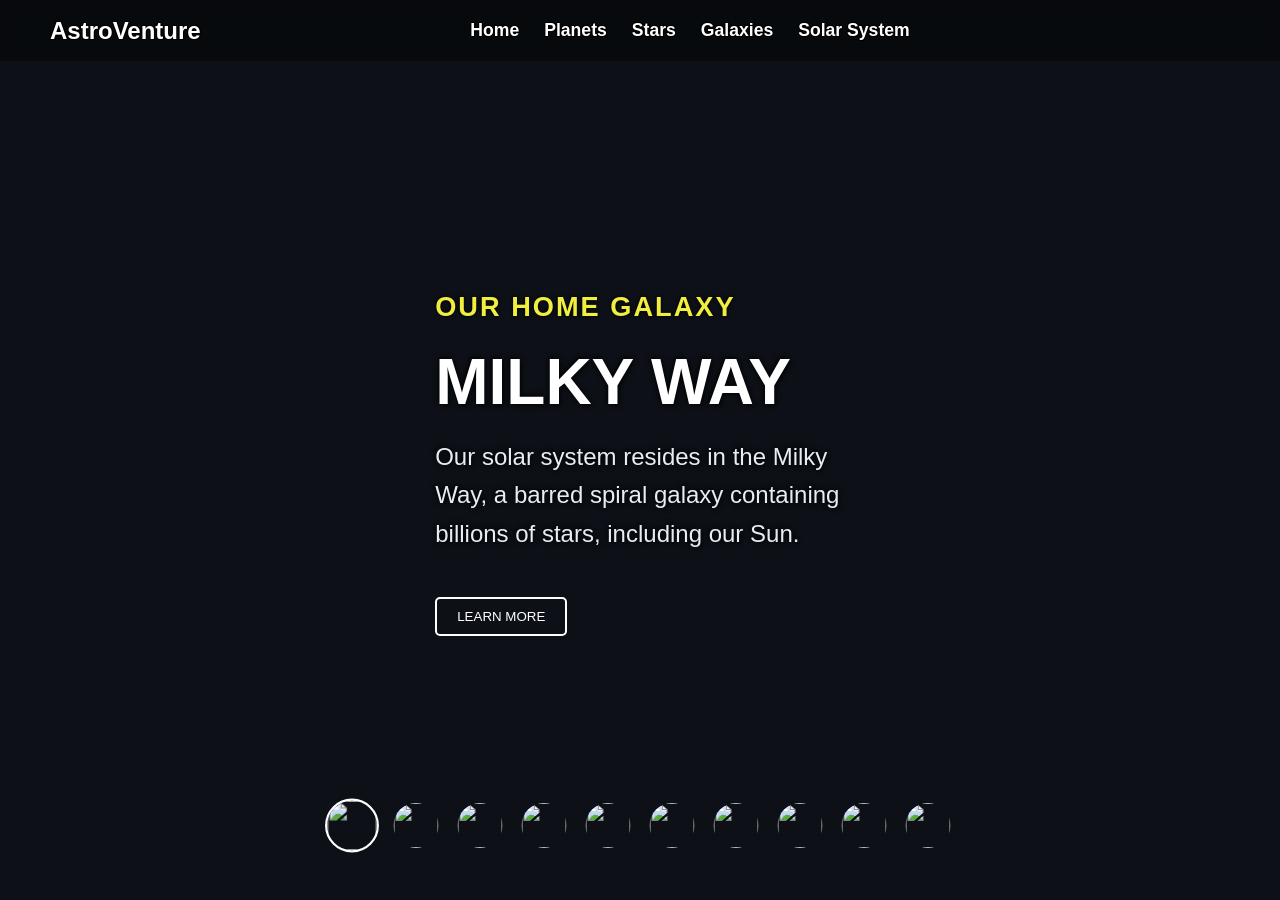
==== galaxies.html @ 6c5f07df "Add files via upload" ====
<!DOCTYPE html>
<html lang="en">
<head>
  <meta charset="UTF-8">
  <meta name="viewport" content="width=device-width, initial-scale=1.0">
  <title>AstroVenture - Galaxies</title>
  <style>
    body {
      background-color: #0d1117;
      color: #e6edf3;
      font-family: -apple-system, BlinkMacSystemFont, "Segoe UI", Roboto, sans-serif;
      margin: 0;
      overflow: hidden;
      background-size: cover;
      background-position: center;
      background-attachment: fixed;
      transition: background-image 1s ease-in-out, opacity 0.6s ease-in-out;
      opacity: 1;
    }

    body.fade-out {
      opacity: 0;
    }

    /* Backgrounds for galaxies */
    body.bg-andromeda { background-image: url('https://img.goodfon.com/original/1920x1080/7/99/kosmos-space-svet-tma-vselennaia-zvezdy.jpg'); }
    body.bg-milkyway { background-image: url('https://th.bing.com/th/id/R.60336657091d86bf4755f7c888e614ed?rik=TCWKLLCDubfk5g&riu=http%3a%2f%2fwww.pixelstalk.net%2fwp-content%2fuploads%2f2016%2f08%2fAndromeda-Galaxy-Milky-Way.jpg&ehk=plGXCabGQ7dAx6YArvO0TQgNmO5%2fwPr1PYQ3sXk9KTQ%3d&risl=1&pid=ImgRaw&r=0'); }
    body.bg-triangulum { background-image: url('https://cdn.mos.cms.futurecdn.net/ZpUfTX7gshLjzhe4tCVuym.jpg'); }
    body.bg-whirlpool { background-image: url('https://wallpapers.com/images/featured/whirlpool-galaxy-j9udxepebry2zf4e.jpg'); }
    body.bg-sombrero { background-image: url('https://static.vecteezy.com/system/resources/previews/048/612/865/non_2x/grandeur-sombrero-galaxy-in-deep-field-nature-background-free-photo.jpg'); }
    body.bg-pinwheel { background-image: url('https://cdn.esahubble.org/archives/images/wallpaper5/heic0602a.jpg'); }
    body.bg-cartwheel { background-image: url('https://images7.alphacoders.com/101/thumb-1920-1014821.png'); }
    body.bg-blackeye { background-image: url('https://www.hdwallpapers.in/download/sparkling_blue_and_brown_stars_on_black_sky_galaxy_hd_galaxy-3840x2160.jpg'); }
    body.bg-cigar { background-image: url('https://1.bp.blogspot.com/-1G8Iy8elYVc/VtSbx0Xo8NI/AAAAAAAAzCY/0VCkC3SGmek/s1600/Cigar-Galaxy-Messier-82.jpg'); }
    body.bg-bodes { background-image: url('https://a-static.besthdwallpaper.com/star-sky-and-space-wallpaper-1680x1050-20056_5.jpg'); }

    /* Navbar Styling */
    header {
      display: flex;
      justify-content: center;
      align-items: center;
      padding: 20px 50px;
      position: fixed;
      width: 100%;
      z-index: 100;
      background: rgba(0, 0, 0, 0.4);
      backdrop-filter: blur(6px);
    }

    .logo {
      position: absolute;
      left: 50px;
      font-size: 1.5em;
      font-weight: bold;
      color: #fff;
      text-shadow: -1px -1px 0 #000, 1px -1px 0 #000,
                   -1px 1px 0 #000, 1px 1px 0 #000;
    }

    nav ul {
      list-style: none;
      display: flex;
      gap: 25px;
      margin: 0;
      padding: 0;
    }

    nav a {
      color: #fff;
      text-decoration: none;
      font-size: 1.1em;
      font-weight: 600;
      font-family: "Segoe UI", Roboto, sans-serif;
      transition: color 0.3s;
      text-shadow: -1px -1px 0 #000, 1px -1px 0 #000,
                   -1px 1px 0 #000, 1px 1px 0 #000;
    }

    nav a:hover {
      color: #ffcc00;
    }

    /* Galaxy Card */
    .galaxy-card {
      display: flex; justify-content: center; align-items: center;
      height: 100vh; padding: 0 10%;
      position: relative; opacity: 0;
      transform: translateY(50px);
      transition: opacity 0.8s ease-in-out, transform 0.8s ease-in-out;
    }
    .galaxy-card.active { opacity: 1; transform: translateY(0); }

    .info-box { width: 40%; position: relative; z-index: 2; }
    .subtitle { 
      font-size: 1.7em; 
      letter-spacing: 2px; 
      text-transform: uppercase; 
      color: #f1ee40; 
      /*webkit-text-stroke: 1px #00ffff; / cyan border */
      text-shadow: 1px 1px 3px rgba(0,0,0,0.6), -1px -1px 3px rgba(0,0,0,0.6);
    }
    .galaxy-name { 
    font-size: 4em; 
    margin: 10px 0; 
    line-height: 1; 
    color: #ffffff;           /* text color stays white */
    /*webkit-text-stroke: 2px #000000; / changed border to black */
    text-shadow: 2px 2px 4px rgba(0,0,0,0.7), -2px -2px 4px rgba(0,0,0,0.7);
    }
    .description { font-size: 1.5em; text-shadow: 2px 2px 4px rgba(0,0,0,0.7), -2px -2px 4px rgba(0,0,0,0.7);line-height: 1.6 }
    .learn-more {
      background: none; border: 2px solid white; color: white;
      padding: 10px 20px; border-radius: 5px;
      cursor: pointer; margin-top: 20px;
      transition: background-color 0.3s, color 0.3s;
    }
    .learn-more:hover { background-color: white; color: #0d1117; }

    /* Nav Circles */
    .galaxy-nav {
      position: fixed; bottom: 50px; left: 50%;
      transform: translateX(-50%); display: flex;
      gap: 15px; z-index: 100;
    }
    .nav-circle {
      width: 45px; height: 45px;
      border-radius: 50%; overflow: hidden;
      cursor: pointer; border: 2px solid transparent;
      transition: transform 0.3s, border 0.3s;
    }
    .nav-circle img { width: 100%; height: 100%; object-fit: cover; }
    .nav-circle.active { border: 2px solid white; transform: scale(1.1); }
  </style>
</head>
<body>

  <header>
    <div class="logo">AstroVenture</div>
    <nav>
      <ul>
        <li><a href="index.html">Home</a></li>
        <li><a href="planets.html">Planets</a></li>
        <li><a href="stars.html">Stars</a></li>
        <li><a href="galaxies.html">Galaxies</a></li>
        <li><a href="solarsystem.html">Solar System</a></li>
      </ul>
    </nav>
  </header>

  <main id="galaxy-container"></main>
  <div class="galaxy-nav"></div>

  <script>
    const galaxies = [
      { name: 'MILKY WAY', subtitle: 'OUR HOME GALAXY',
        description: 'Our solar system resides in the Milky Way, a barred spiral galaxy containing billions of stars, including our Sun.',
        bgClass: 'bg-milkyway',
        icon: 'https://tse3.mm.bing.net/th/id/OIP.MMK9a8jsw6ZFw5PgCSvb6wHaHX?w=1024&h=1019&rs=1&pid=ImgDetMain&o=7&rm=3',
        wiki: 'https://en.wikipedia.org/wiki/Milky_Way'
      },
      { name: 'ANDROMEDA', subtitle: 'THE GREAT SPIRAL',
        description: 'The Andromeda Galaxy (M31) is the closest major galaxy to the Milky Way and is on a collision course with us in about 4.5 billion years.',
        bgClass: 'bg-andromeda',
        icon: 'https://tse4.mm.bing.net/th/id/OIP.Y-J4c4gXFLHuOIZKZKXNaAHaGL?rs=1&pid=ImgDetMain&o=7&rm=3',
        wiki: 'https://en.wikipedia.org/wiki/Andromeda_Galaxy'
      },
      { name: 'TRIANGULUM', subtitle: 'A COSMIC NEIGHBOR',
        description: 'The Triangulum Galaxy (M33) is the third-largest member of the Local Group of galaxies and is a known hub of star formation.',
        bgClass: 'bg-triangulum',
        icon: 'https://aasnova.org/wp-content/uploads/2022/07/sig09-004.jpg',
        wiki: 'https://en.wikipedia.org/wiki/Andromeda_Galaxy'
      },
      { name: 'WHIRLPOOL', subtitle: 'THE GRAND DESIGN',
        description: 'Famous for its well-defined spiral arms, the Whirlpool Galaxy (M51a) is a classic example of a grand-design spiral galaxy.',
        bgClass: 'bg-whirlpool',
        icon: 'https://tse1.mm.bing.net/th/id/OIP.HMkvdcI-UAfjcrmklLK-pQHaFt?w=864&h=667&rs=1&pid=ImgDetMain&o=7&rm=3',
        wiki: 'https://en.wikipedia.org/wiki/Andromeda_Galaxy'
      },
      { name: 'SOMBRERO', subtitle: 'THE EDGE-ON SPIRAL',
        description: 'The Sombrero Galaxy (M104) is known for its bright nucleus and a large central bulge, encircled by a prominent dust lane, resembling a sombrero.',
        bgClass: 'bg-sombrero',
        icon: 'https://upload.wikimedia.org/wikipedia/commons/thumb/5/5e/M104_ngc4594_sombrero_galaxy_hi-res.jpg/1920px-M104_ngc4594_sombrero_galaxy_hi-res.jpg',
        wiki: 'https://en.wikipedia.org/wiki/Andromeda_Galaxy'
      },
      { name: 'PINWHEEL', subtitle: 'A FACE-ON SPIRAL',
        description: 'Located 21 million light-years away, the Pinwheel Galaxy is a grand design spiral galaxy, notable for its large population of new stars.',
        bgClass: 'bg-pinwheel',
        icon: 'https://littleastronomy.com/wp-content/uploads/2022/02/pinwheel-galaxy.jpg',
        wiki: 'https://en.wikipedia.org/wiki/Andromeda_Galaxy'
      },
      { name: 'CARTWHEEL', subtitle: 'THE COSMIC COLLISION',
        description: 'A rare ring galaxy, its unique structure is the result of a high-speed collision with a smaller galaxy about 200 million years ago.',
        bgClass: 'bg-cartwheel',
        icon: 'https://images.fineartamerica.com/images/artworkimages/mediumlarge/3/james-webb-telescope-view-of-cartwheel-galaxy-in-high-definition-m-g-whittingham.jpg',
        wiki: 'https://en.wikipedia.org/wiki/Andromeda_Galaxy'
      },
      { name: 'BLACK EYE', subtitle: 'THE SLEEPING BEAUTY',
        description: 'Known for the spectacular dark band of absorbing dust in front of its bright nucleus, giving it the appearance of a "black eye."',
        bgClass: 'bg-blackeye',
        icon: 'https://th.bing.com/th/id/R.73d994c40308b244b674a842bd3c1a1c?rik=wNAB%2ff1e3AqEmA&riu=http%3a%2f%2fesahubble.org%2fmedia%2farchives%2fstickers%2fscreen%2fhst_sticker_0015.jpg&ehk=%2flCZUYfpXz4x4ijWaCw0X8hZe1rhsQMfYAJribnL0MM%3d&risl=&pid=ImgRaw&r=0',
        wiki: 'https://en.wikipedia.org/wiki/Andromeda_Galaxy'
      },
      { name: 'CIGAR', subtitle: 'THE STARBURST GALAXY',
        description: 'Remarkable for its extremely high rate of star formation (a starburst), triggered by gravitational interaction with its neighbor, Bode\'s Galaxy.',
        bgClass: 'bg-cigar',
        icon: 'https://tse1.mm.bing.net/th/id/OIP.dlaRLauZlpr2fIN_EMkfyAHaFG?rs=1&pid=ImgDetMain&o=7&rm=3',
        wiki: 'https://en.wikipedia.org/wiki/Andromeda_Galaxy'
      },
      { name: 'BODE\'S GALAXY', subtitle: 'THE PERFECT SPIRAL',
        description: 'M81 is a grand design spiral galaxy with near-perfect arms, making it a favorite for astronomers to study star formation.',
        bgClass: 'bg-bodes',
        icon: 'https://chamberlainobservatory.com/wp-content/uploads/2020/04/20200331-M81-Bodes-Galaxy-2048x1401.jpg',
        wiki: 'https://en.wikipedia.org/wiki/Andromeda_Galaxy'
      }
    ];

    const galaxyContainer = document.getElementById('galaxy-container');
    let currentGalaxyIndex = 0;
    let isTransitioning = false;

    function createGalaxyCard(galaxy) {
      const card = document.createElement('section');
      card.classList.add('galaxy-card');
      card.innerHTML = `
        <div class="info-box">
          <h3 class="subtitle">${galaxy.subtitle}</h3>
          <h1 class="galaxy-name">${galaxy.name}</h1>
          <p class="description">${galaxy.description}</p>
          <button class="learn-more" onclick="window.open('${galaxy.wiki}', '_blank')">LEARN MORE</button>
        </div>`;
      return card;
    }

    function updateBackground(galaxy) {
      document.body.className = '';
      if (galaxy && galaxy.bgClass) {
        document.body.classList.add(galaxy.bgClass);
      }
    }

    function renderGalaxy(index) {
      if (isTransitioning || index === currentGalaxyIndex) return;
      isTransitioning = true;

      const oldCard = galaxyContainer.querySelector('.galaxy-card');
      if (oldCard) oldCard.classList.remove('active');

      const newCard = createGalaxyCard(galaxies[index]);
      galaxyContainer.appendChild(newCard);
      updateBackground(galaxies[index]);

      setTimeout(() => {
        if (oldCard) galaxyContainer.removeChild(oldCard);
        newCard.classList.add('active');
        currentGalaxyIndex = index;
        isTransitioning = false;
        updateNavCircles(currentGalaxyIndex);
      }, 800);
    }

    function createNavCircles() {
      const navContainer = document.querySelector('.galaxy-nav');
      galaxies.forEach((galaxy, index) => {
        const circle = document.createElement('div');
        circle.classList.add('nav-circle');
        const img = document.createElement('img');
        img.src = galaxy.icon;
        circle.appendChild(img);
        circle.addEventListener('click', () => renderGalaxy(index));
        navContainer.appendChild(circle);
      });
    }

    function updateNavCircles(activeIndex) {
      const circles = document.querySelectorAll('.nav-circle');
      circles.forEach((circle, index) => {
        circle.classList.toggle('active', index === activeIndex);
      });
    }

    function handleScroll(e) {
      if (isTransitioning) return;
      if (e.deltaY > 0) {
        renderGalaxy(Math.min(galaxies.length - 1, currentGalaxyIndex + 1));
      } else {
        renderGalaxy(Math.max(0, currentGalaxyIndex - 1));
      }
    }

    // Smooth transition for page navigation
    document.querySelectorAll(".transition-link").forEach(link => {
      link.addEventListener("click", function(e) {
        const target = this.getAttribute("href");
        if (target && target !== "#") {
          e.preventDefault();
          document.body.classList.add("fade-out");
          setTimeout(() => {
            window.location.href = target;
          }, 600);
        }
      });
    });
    
    // Debounce scroll event
    let scrollTimeout;
    window.addEventListener('wheel', (e) => {
      clearTimeout(scrollTimeout);
      scrollTimeout = setTimeout(() => handleScroll(e), 50);
    });

    // Initial setup
    createNavCircles();
    const initialCard = createGalaxyCard(galaxies[0]);
    galaxyContainer.appendChild(initialCard);
    setTimeout(() => {
      initialCard.classList.add('active');
      updateNavCircles(0);
      updateBackground(galaxies[0]);
    }, 100);
  </script>
</body>
</html>
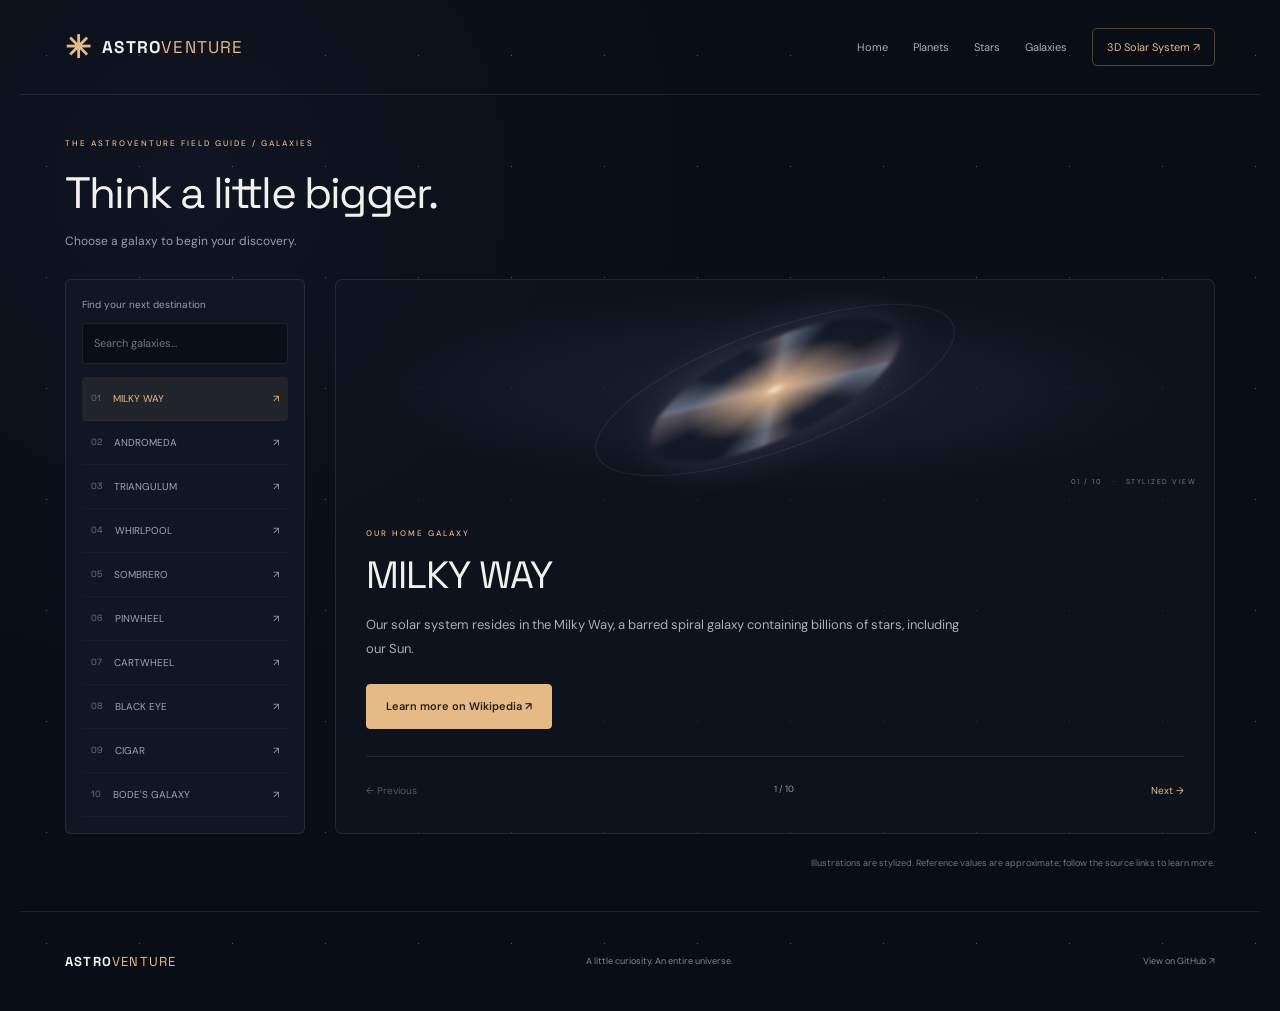
==== commit 0b5158f4: "Refresh AstroVenture and prepare working public website" ====
--- a/galaxies.html
+++ b/galaxies.html
@@ -1,322 +1 @@
-<!DOCTYPE html>
-<html lang="en">
-<head>
-  <meta charset="UTF-8">
-  <meta name="viewport" content="width=device-width, initial-scale=1.0">
-  <title>AstroVenture - Galaxies</title>
-  <style>
-    body {
-      background-color: #0d1117;
-      color: #e6edf3;
-      font-family: -apple-system, BlinkMacSystemFont, "Segoe UI", Roboto, sans-serif;
-      margin: 0;
-      overflow: hidden;
-      background-size: cover;
-      background-position: center;
-      background-attachment: fixed;
-      transition: background-image 1s ease-in-out, opacity 0.6s ease-in-out;
-      opacity: 1;
-    }
-
-    body.fade-out {
-      opacity: 0;
-    }
-
-    /* Backgrounds for galaxies */
-    body.bg-andromeda { background-image: url('https://img.goodfon.com/original/1920x1080/7/99/kosmos-space-svet-tma-vselennaia-zvezdy.jpg'); }
-    body.bg-milkyway { background-image: url('https://th.bing.com/th/id/R.60336657091d86bf4755f7c888e614ed?rik=TCWKLLCDubfk5g&riu=http%3a%2f%2fwww.pixelstalk.net%2fwp-content%2fuploads%2f2016%2f08%2fAndromeda-Galaxy-Milky-Way.jpg&ehk=plGXCabGQ7dAx6YArvO0TQgNmO5%2fwPr1PYQ3sXk9KTQ%3d&risl=1&pid=ImgRaw&r=0'); }
-    body.bg-triangulum { background-image: url('https://cdn.mos.cms.futurecdn.net/ZpUfTX7gshLjzhe4tCVuym.jpg'); }
-    body.bg-whirlpool { background-image: url('https://wallpapers.com/images/featured/whirlpool-galaxy-j9udxepebry2zf4e.jpg'); }
-    body.bg-sombrero { background-image: url('https://static.vecteezy.com/system/resources/previews/048/612/865/non_2x/grandeur-sombrero-galaxy-in-deep-field-nature-background-free-photo.jpg'); }
-    body.bg-pinwheel { background-image: url('https://cdn.esahubble.org/archives/images/wallpaper5/heic0602a.jpg'); }
-    body.bg-cartwheel { background-image: url('https://images7.alphacoders.com/101/thumb-1920-1014821.png'); }
-    body.bg-blackeye { background-image: url('https://www.hdwallpapers.in/download/sparkling_blue_and_brown_stars_on_black_sky_galaxy_hd_galaxy-3840x2160.jpg'); }
-    body.bg-cigar { background-image: url('https://1.bp.blogspot.com/-1G8Iy8elYVc/VtSbx0Xo8NI/AAAAAAAAzCY/0VCkC3SGmek/s1600/Cigar-Galaxy-Messier-82.jpg'); }
-    body.bg-bodes { background-image: url('https://a-static.besthdwallpaper.com/star-sky-and-space-wallpaper-1680x1050-20056_5.jpg'); }
-
-    /* Navbar Styling */
-    header {
-      display: flex;
-      justify-content: center;
-      align-items: center;
-      padding: 20px 50px;
-      position: fixed;
-      width: 100%;
-      z-index: 100;
-      background: rgba(0, 0, 0, 0.4);
-      backdrop-filter: blur(6px);
-    }
-
-    .logo {
-      position: absolute;
-      left: 50px;
-      font-size: 1.5em;
-      font-weight: bold;
-      color: #fff;
-      text-shadow: -1px -1px 0 #000, 1px -1px 0 #000,
-                   -1px 1px 0 #000, 1px 1px 0 #000;
-    }
-
-    nav ul {
-      list-style: none;
-      display: flex;
-      gap: 25px;
-      margin: 0;
-      padding: 0;
-    }
-
-    nav a {
-      color: #fff;
-      text-decoration: none;
-      font-size: 1.1em;
-      font-weight: 600;
-      font-family: "Segoe UI", Roboto, sans-serif;
-      transition: color 0.3s;
-      text-shadow: -1px -1px 0 #000, 1px -1px 0 #000,
-                   -1px 1px 0 #000, 1px 1px 0 #000;
-    }
-
-    nav a:hover {
-      color: #ffcc00;
-    }
-
-    /* Galaxy Card */
-    .galaxy-card {
-      display: flex; justify-content: center; align-items: center;
-      height: 100vh; padding: 0 10%;
-      position: relative; opacity: 0;
-      transform: translateY(50px);
-      transition: opacity 0.8s ease-in-out, transform 0.8s ease-in-out;
-    }
-    .galaxy-card.active { opacity: 1; transform: translateY(0); }
-
-    .info-box { width: 40%; position: relative; z-index: 2; }
-    .subtitle { 
-      font-size: 1.7em; 
-      letter-spacing: 2px; 
-      text-transform: uppercase; 
-      color: #f1ee40; 
-      /*webkit-text-stroke: 1px #00ffff; / cyan border */
-      text-shadow: 1px 1px 3px rgba(0,0,0,0.6), -1px -1px 3px rgba(0,0,0,0.6);
-    }
-    .galaxy-name { 
-    font-size: 4em; 
-    margin: 10px 0; 
-    line-height: 1; 
-    color: #ffffff;           /* text color stays white */
-    /*webkit-text-stroke: 2px #000000; / changed border to black */
-    text-shadow: 2px 2px 4px rgba(0,0,0,0.7), -2px -2px 4px rgba(0,0,0,0.7);
-    }
-    .description { font-size: 1.5em; text-shadow: 2px 2px 4px rgba(0,0,0,0.7), -2px -2px 4px rgba(0,0,0,0.7);line-height: 1.6 }
-    .learn-more {
-      background: none; border: 2px solid white; color: white;
-      padding: 10px 20px; border-radius: 5px;
-      cursor: pointer; margin-top: 20px;
-      transition: background-color 0.3s, color 0.3s;
-    }
-    .learn-more:hover { background-color: white; color: #0d1117; }
-
-    /* Nav Circles */
-    .galaxy-nav {
-      position: fixed; bottom: 50px; left: 50%;
-      transform: translateX(-50%); display: flex;
-      gap: 15px; z-index: 100;
-    }
-    .nav-circle {
-      width: 45px; height: 45px;
-      border-radius: 50%; overflow: hidden;
-      cursor: pointer; border: 2px solid transparent;
-      transition: transform 0.3s, border 0.3s;
-    }
-    .nav-circle img { width: 100%; height: 100%; object-fit: cover; }
-    .nav-circle.active { border: 2px solid white; transform: scale(1.1); }
-  </style>
-</head>
-<body>
-
-  <header>
-    <div class="logo">AstroVenture</div>
-    <nav>
-      <ul>
-        <li><a href="index.html">Home</a></li>
-        <li><a href="planets.html">Planets</a></li>
-        <li><a href="stars.html">Stars</a></li>
-        <li><a href="galaxies.html">Galaxies</a></li>
-        <li><a href="solarsystem.html">Solar System</a></li>
-      </ul>
-    </nav>
-  </header>
-
-  <main id="galaxy-container"></main>
-  <div class="galaxy-nav"></div>
-
-  <script>
-    const galaxies = [
-      { name: 'MILKY WAY', subtitle: 'OUR HOME GALAXY',
-        description: 'Our solar system resides in the Milky Way, a barred spiral galaxy containing billions of stars, including our Sun.',
-        bgClass: 'bg-milkyway',
-        icon: 'https://tse3.mm.bing.net/th/id/OIP.MMK9a8jsw6ZFw5PgCSvb6wHaHX?w=1024&h=1019&rs=1&pid=ImgDetMain&o=7&rm=3',
-        wiki: 'https://en.wikipedia.org/wiki/Milky_Way'
-      },
-      { name: 'ANDROMEDA', subtitle: 'THE GREAT SPIRAL',
-        description: 'The Andromeda Galaxy (M31) is the closest major galaxy to the Milky Way and is on a collision course with us in about 4.5 billion years.',
-        bgClass: 'bg-andromeda',
-        icon: 'https://tse4.mm.bing.net/th/id/OIP.Y-J4c4gXFLHuOIZKZKXNaAHaGL?rs=1&pid=ImgDetMain&o=7&rm=3',
-        wiki: 'https://en.wikipedia.org/wiki/Andromeda_Galaxy'
-      },
-      { name: 'TRIANGULUM', subtitle: 'A COSMIC NEIGHBOR',
-        description: 'The Triangulum Galaxy (M33) is the third-largest member of the Local Group of galaxies and is a known hub of star formation.',
-        bgClass: 'bg-triangulum',
-        icon: 'https://aasnova.org/wp-content/uploads/2022/07/sig09-004.jpg',
-        wiki: 'https://en.wikipedia.org/wiki/Andromeda_Galaxy'
-      },
-      { name: 'WHIRLPOOL', subtitle: 'THE GRAND DESIGN',
-        description: 'Famous for its well-defined spiral arms, the Whirlpool Galaxy (M51a) is a classic example of a grand-design spiral galaxy.',
-        bgClass: 'bg-whirlpool',
-        icon: 'https://tse1.mm.bing.net/th/id/OIP.HMkvdcI-UAfjcrmklLK-pQHaFt?w=864&h=667&rs=1&pid=ImgDetMain&o=7&rm=3',
-        wiki: 'https://en.wikipedia.org/wiki/Andromeda_Galaxy'
-      },
-      { name: 'SOMBRERO', subtitle: 'THE EDGE-ON SPIRAL',
-        description: 'The Sombrero Galaxy (M104) is known for its bright nucleus and a large central bulge, encircled by a prominent dust lane, resembling a sombrero.',
-        bgClass: 'bg-sombrero',
-        icon: 'https://upload.wikimedia.org/wikipedia/commons/thumb/5/5e/M104_ngc4594_sombrero_galaxy_hi-res.jpg/1920px-M104_ngc4594_sombrero_galaxy_hi-res.jpg',
-        wiki: 'https://en.wikipedia.org/wiki/Andromeda_Galaxy'
-      },
-      { name: 'PINWHEEL', subtitle: 'A FACE-ON SPIRAL',
-        description: 'Located 21 million light-years away, the Pinwheel Galaxy is a grand design spiral galaxy, notable for its large population of new stars.',
-        bgClass: 'bg-pinwheel',
-        icon: 'https://littleastronomy.com/wp-content/uploads/2022/02/pinwheel-galaxy.jpg',
-        wiki: 'https://en.wikipedia.org/wiki/Andromeda_Galaxy'
-      },
-      { name: 'CARTWHEEL', subtitle: 'THE COSMIC COLLISION',
-        description: 'A rare ring galaxy, its unique structure is the result of a high-speed collision with a smaller galaxy about 200 million years ago.',
-        bgClass: 'bg-cartwheel',
-        icon: 'https://images.fineartamerica.com/images/artworkimages/mediumlarge/3/james-webb-telescope-view-of-cartwheel-galaxy-in-high-definition-m-g-whittingham.jpg',
-        wiki: 'https://en.wikipedia.org/wiki/Andromeda_Galaxy'
-      },
-      { name: 'BLACK EYE', subtitle: 'THE SLEEPING BEAUTY',
-        description: 'Known for the spectacular dark band of absorbing dust in front of its bright nucleus, giving it the appearance of a "black eye."',
-        bgClass: 'bg-blackeye',
-        icon: 'https://th.bing.com/th/id/R.73d994c40308b244b674a842bd3c1a1c?rik=wNAB%2ff1e3AqEmA&riu=http%3a%2f%2fesahubble.org%2fmedia%2farchives%2fstickers%2fscreen%2fhst_sticker_0015.jpg&ehk=%2flCZUYfpXz4x4ijWaCw0X8hZe1rhsQMfYAJribnL0MM%3d&risl=&pid=ImgRaw&r=0',
-        wiki: 'https://en.wikipedia.org/wiki/Andromeda_Galaxy'
-      },
-      { name: 'CIGAR', subtitle: 'THE STARBURST GALAXY',
-        description: 'Remarkable for its extremely high rate of star formation (a starburst), triggered by gravitational interaction with its neighbor, Bode\'s Galaxy.',
-        bgClass: 'bg-cigar',
-        icon: 'https://tse1.mm.bing.net/th/id/OIP.dlaRLauZlpr2fIN_EMkfyAHaFG?rs=1&pid=ImgDetMain&o=7&rm=3',
-        wiki: 'https://en.wikipedia.org/wiki/Andromeda_Galaxy'
-      },
-      { name: 'BODE\'S GALAXY', subtitle: 'THE PERFECT SPIRAL',
-        description: 'M81 is a grand design spiral galaxy with near-perfect arms, making it a favorite for astronomers to study star formation.',
-        bgClass: 'bg-bodes',
-        icon: 'https://chamberlainobservatory.com/wp-content/uploads/2020/04/20200331-M81-Bodes-Galaxy-2048x1401.jpg',
-        wiki: 'https://en.wikipedia.org/wiki/Andromeda_Galaxy'
-      }
-    ];
-
-    const galaxyContainer = document.getElementById('galaxy-container');
-    let currentGalaxyIndex = 0;
-    let isTransitioning = false;
-
-    function createGalaxyCard(galaxy) {
-      const card = document.createElement('section');
-      card.classList.add('galaxy-card');
-      card.innerHTML = `
-        <div class="info-box">
-          <h3 class="subtitle">${galaxy.subtitle}</h3>
-          <h1 class="galaxy-name">${galaxy.name}</h1>
-          <p class="description">${galaxy.description}</p>
-          <button class="learn-more" onclick="window.open('${galaxy.wiki}', '_blank')">LEARN MORE</button>
-        </div>`;
-      return card;
-    }
-
-    function updateBackground(galaxy) {
-      document.body.className = '';
-      if (galaxy && galaxy.bgClass) {
-        document.body.classList.add(galaxy.bgClass);
-      }
-    }
-
-    function renderGalaxy(index) {
-      if (isTransitioning || index === currentGalaxyIndex) return;
-      isTransitioning = true;
-
-      const oldCard = galaxyContainer.querySelector('.galaxy-card');
-      if (oldCard) oldCard.classList.remove('active');
-
-      const newCard = createGalaxyCard(galaxies[index]);
-      galaxyContainer.appendChild(newCard);
-      updateBackground(galaxies[index]);
-
-      setTimeout(() => {
-        if (oldCard) galaxyContainer.removeChild(oldCard);
-        newCard.classList.add('active');
-        currentGalaxyIndex = index;
-        isTransitioning = false;
-        updateNavCircles(currentGalaxyIndex);
-      }, 800);
-    }
-
-    function createNavCircles() {
-      const navContainer = document.querySelector('.galaxy-nav');
-      galaxies.forEach((galaxy, index) => {
-        const circle = document.createElement('div');
-        circle.classList.add('nav-circle');
-        const img = document.createElement('img');
-        img.src = galaxy.icon;
-        circle.appendChild(img);
-        circle.addEventListener('click', () => renderGalaxy(index));
-        navContainer.appendChild(circle);
-      });
-    }
-
-    function updateNavCircles(activeIndex) {
-      const circles = document.querySelectorAll('.nav-circle');
-      circles.forEach((circle, index) => {
-        circle.classList.toggle('active', index === activeIndex);
-      });
-    }
-
-    function handleScroll(e) {
-      if (isTransitioning) return;
-      if (e.deltaY > 0) {
-        renderGalaxy(Math.min(galaxies.length - 1, currentGalaxyIndex + 1));
-      } else {
-        renderGalaxy(Math.max(0, currentGalaxyIndex - 1));
-      }
-    }
-
-    // Smooth transition for page navigation
-    document.querySelectorAll(".transition-link").forEach(link => {
-      link.addEventListener("click", function(e) {
-        const target = this.getAttribute("href");
-        if (target && target !== "#") {
-          e.preventDefault();
-          document.body.classList.add("fade-out");
-          setTimeout(() => {
-            window.location.href = target;
-          }, 600);
-        }
-      });
-    });
-    
-    // Debounce scroll event
-    let scrollTimeout;
-    window.addEventListener('wheel', (e) => {
-      clearTimeout(scrollTimeout);
-      scrollTimeout = setTimeout(() => handleScroll(e), 50);
-    });
-
-    // Initial setup
-    createNavCircles();
-    const initialCard = createGalaxyCard(galaxies[0]);
-    galaxyContainer.appendChild(initialCard);
-    setTimeout(() => {
-      initialCard.classList.add('active');
-      updateNavCircles(0);
-      updateBackground(galaxies[0]);
-    }, 100);
-  </script>
-</body>
-</html>+<!doctype html><html lang="en"><head><meta charset="utf-8"><meta name="viewport" content="width=device-width,initial-scale=1"><meta name="theme-color" content="#090d16"><meta name="description" content="Explore the galaxies with AstroVenture’s interactive astronomy collection."><title>Galaxies · AstroVenture</title><link rel="stylesheet" href="site.css"></head><body><a class="skip" href="#main">Skip to content</a><header class="site-header"><a class="brand" href="./"><span aria-hidden="true">✳</span> ASTRO<span>VENTURE</span></a><nav aria-label="Main navigation"><a href="index.html">Home</a><a href="planets.html">Planets</a><a href="stars.html">Stars</a><a href="galaxies.html">Galaxies</a><a class="nav-sim" href="solarsystem.html">3D Solar System <span aria-hidden="true">↗</span></a></nav></header><main id="main" class="catalog" data-catalog="galaxies"><section class="catalog-header"><p class="eyebrow">THE ASTROVENTURE FIELD GUIDE / GALAXIES</p><h1>Think a little bigger.</h1><p>Choose a galaxy to begin your discovery.</p></section><div class="catalog-layout"><aside class="object-picker"><label for="object-search">Find your next destination</label><input id="object-search" type="search" placeholder="Search galaxies…"><div id="object-list" aria-label="Choose an object"></div><p id="no-results" hidden>No matches. Try another name.</p></aside><section id="object-details" class="object-details" aria-labelledby="object-name"></section></div><p class="catalog-note">Illustrations are stylized. Reference values are approximate; follow the source links to learn more.</p></main><footer class="site-footer"><a class="brand" href="./">ASTRO<span>VENTURE</span></a><p>A little curiosity. An entire universe.</p><a href="https://github.com/abhishekgb1/Solar-System" target="_blank" rel="noopener noreferrer">View on GitHub ↗</a></footer><script src="catalog-data.js"></script><script src="catalog.js"></script></body></html>
--- a/site.css
+++ b/site.css
@@ -0,0 +1,2 @@
+@import url('https://fonts.googleapis.com/css2?family=DM+Sans:wght@400;500;600;700&family=Space+Grotesk:wght@400;500;600;700&display=swap');
+:root{--bg:#090d16;--panel:#111722;--ink:#f0f1eb;--muted:#969dab;--line:#ffffff16;--accent:#e5ba87;--sans:'DM Sans',Arial,sans-serif;--display:'Space Grotesk',Arial,sans-serif}*{box-sizing:border-box}html{scroll-behavior:smooth;scroll-padding-top:30px}body{margin:0;background:var(--bg);color:var(--ink);font:14px/1.7 var(--sans);background-image:radial-gradient(circle at 15% 18%,#384b7520,transparent 36%),radial-gradient(#dce5ff55 .6px,transparent .6px);background-size:auto,93px 111px}a{color:inherit;text-decoration:none}button,input{font:inherit}button{cursor:pointer}button:focus-visible,a:focus-visible,input:focus-visible{outline:2px solid var(--accent);outline-offset:5px}main,.site-header,.site-footer{max-width:1240px;margin:auto;padding-left:45px;padding-right:45px}.site-header{min-height:95px;border-bottom:1px solid var(--line);display:flex;align-items:center;justify-content:space-between;gap:30px}.brand{display:inline-flex;align-items:center;font:700 17px var(--display);letter-spacing:1.2px;white-space:nowrap}.brand>span:first-child:not(:last-child){font-size:31px;color:var(--accent);margin-right:10px}.brand>span:last-child{color:var(--accent);font-weight:400}.site-header nav{display:flex;gap:25px;align-items:center;font-size:11px}.site-header nav a{color:#a9afbb}.site-header nav a:hover{color:white}.site-header nav .nav-sim{border:1px solid #e5ba8750;color:var(--accent);padding:9px 14px;border-radius:5px}.home-hero{display:grid;grid-template-columns:1.1fr 1fr;align-items:center;min-height:570px;gap:20px}.eyebrow{font-size:9px;letter-spacing:2px;font-weight:500;color:var(--accent);margin:0 0 20px;text-transform:uppercase}.live-dot{display:inline-block;width:5px;height:5px;vertical-align:middle;background:var(--accent);border-radius:50%;box-shadow:0 0 10px #e5ba8770;margin-right:9px}h1,h2,h3,p{margin-top:0}.hero-copy h1{font:500 clamp(46px,5.9vw,72px)/1.06 var(--display);letter-spacing:-3px;margin:0 0 25px}.hero-copy h1 em{color:var(--accent);font-weight:400;font-style:normal}.hero-description{font-size:13px;color:var(--muted);max-width:420px;line-height:1.9;margin-bottom:26px}.hero-actions{display:flex;align-items:center;gap:25px}.primary{display:inline-flex;align-items:center;justify-content:center;gap:23px;background:var(--accent);border:1px solid var(--accent);color:#24201b;font-size:11px;font-weight:600;border-radius:4px;padding:12px 19px;transition:background .2s,transform .2s}.primary:hover{background:#f5cfa4;transform:translateY(-2px)}.text-link{font-size:11px;color:#c9ccd4}.hero-small{font-size:10px;color:#6c7688;margin:17px 0 0}.cosmos-art{height:465px;position:relative;overflow:hidden;display:flex;align-items:center;justify-content:center;background:radial-gradient(ellipse,#32465b30,transparent 65%)}.hero-planet{width:275px;height:275px;position:relative;border-radius:50%;background:radial-gradient(ellipse at 24% 28%,#e6cdaa80,transparent 26%),repeating-linear-gradient(-21deg,transparent 0 9px,#97a5a422 10px 14px,transparent 16px 24px),radial-gradient(circle at 28% 30%,#c8bb9a,#718b99 37%,#2f4e62 60%,#0a1423 75%);box-shadow:inset -42px -20px 60px #000c,inset 3px 1px 3px #e4d6bcaa,12px 0 60px #7f9bb422;transform:rotate(-20deg)}.orbit{position:absolute;inset:90px 5px;border:1px solid #a6b1c229;border-radius:50%;transform:rotate(-30deg) scaleY(.65)}.orbit-b{inset:35px -45px;transform:rotate(-30deg) scaleY(.65)}.orbit-c{inset:-20px -90px;transform:rotate(-30deg) scaleY(.65);border-style:dashed;border-color:#a6b1c216}.moon-art{position:absolute;right:44px;top:72px;width:47px;height:47px;border-radius:50%;background:radial-gradient(circle at 30% 25%,#d4c1a6,#716c64 45%,#141720 80%);box-shadow:5px 10px 20px #0009}.art-cross{position:absolute;color:#9ea8b866;font-size:20px}.cross-one{left:29px;top:90px}.cross-two{right:66px;bottom:70px}.art-label{position:absolute;bottom:60px;left:20px;border:1px solid var(--line);background:#111925aa;padding:9px 13px;border-radius:4px;font-size:8px;letter-spacing:1px}.art-note{position:absolute;right:24px;top:25px;font-size:7px;letter-spacing:2px;color:#737e90}.section-heading{display:flex;align-items:end;justify-content:space-between;margin-bottom:24px;gap:25px}.section-heading .eyebrow{margin-bottom:10px}.section-heading h2{font:400 29px var(--display);letter-spacing:-1px;margin:0}.section-heading>p{font-size:11px;color:var(--muted);margin:0}.destination-grid{display:grid;grid-template-columns:repeat(3,1fr);gap:18px}.destination{display:block;position:relative;padding:25px;background:linear-gradient(145deg,#171e2acc,#101622cc);border:1px solid var(--line);border-radius:7px;overflow:hidden;transition:border-color .2s,transform .2s}.destination:hover{border-color:#e5ba8760;transform:translateY(-4px)}.destination-number{font-size:8px;color:#7f899b;letter-spacing:1.4px}.destination-art{height:90px;margin:25px auto 17px;width:90px}.mini-planet{border-radius:50%;background:repeating-linear-gradient(8deg,#a99b7c 0 8px,#c1ad87 10px 15px,#887d6d 17px 24px);box-shadow:inset -26px -8px 24px #000b,inset 2px 0 2px #e6d2b799;transform:rotate(-20deg)}.mini-star{display:flex;align-items:center;justify-content:center;font-size:115px;line-height:1;color:#ecc994;text-shadow:0 0 27px #e4aa6099}.mini-galaxy{border-radius:50%;background:radial-gradient(ellipse,#ffe6be 0,#e2c29b 5%,#7d6d8733 28%,transparent 55%),repeating-conic-gradient(from 35deg,#798ca777 0deg,transparent 35deg 75deg,#d2bda666 90deg);transform:rotate(-30deg) scaleY(.5);filter:blur(2px);box-shadow:0 0 30px #807ba822}.destination h3{font:400 23px var(--display);display:flex;justify-content:space-between;margin:12px 0}.destination h3 span{font-size:17px;color:var(--accent)}.destination p{font-size:11px;color:var(--muted);line-height:1.9;max-width:250px;margin-bottom:24px}.destination-meta{font-size:7px;letter-spacing:1.4px;color:#a7a58f}.simulation-callout{display:flex;align-items:center;gap:25px;border:1px solid #e5ba872a;background:linear-gradient(110deg,#201e20aa,#101622);border-radius:7px;padding:30px;margin:40px 0 65px}.callout-icon{font-size:56px;color:var(--accent);line-height:1}.simulation-callout>div{flex:1}.simulation-callout .eyebrow{font-size:7px;margin-bottom:7px}.simulation-callout h2{font:400 23px var(--display);margin:0 0 6px}.simulation-callout p:last-child{font-size:10px;color:var(--muted);margin:0}.site-footer{min-height:100px;border-top:1px solid var(--line);display:flex;align-items:center;justify-content:space-between;gap:20px}.site-footer .brand{font-size:13px}.site-footer p,.site-footer>a:last-child{font-size:9px;color:#7c879a;margin:0}.catalog{padding-top:42px;padding-bottom:40px}.catalog-header .eyebrow{font-size:8px;margin-bottom:14px}.catalog-header h1{font:400 44px var(--display);letter-spacing:-1.8px;margin:0 0 10px}.catalog-header>p:last-child{color:var(--muted);font-size:12px}.catalog-layout{display:grid;grid-template-columns:240px 1fr;gap:30px;margin-top:28px}.object-picker{background:var(--panel);border:1px solid var(--line);border-radius:6px;padding:16px;align-self:start}.object-picker>label{font-size:10px;color:var(--muted);display:block;margin-bottom:10px}.object-picker input{width:100%;padding:10px 11px;background:#090e17;border:1px solid var(--line);color:var(--ink);border-radius:4px;font-size:11px;margin-bottom:13px;min-width:0}.object-button{display:flex;align-items:center;gap:12px;width:100%;text-align:left;padding:13px 9px;border:0;border-bottom:1px solid #ffffff08;background:transparent;color:#9ba5b6;font-size:10px}.object-button>span:first-child{color:#657286;font:9px var(--display)}.object-button>span:last-child{margin-left:auto}.object-button[aria-pressed=true]{background:#e5ba8714;color:var(--accent);border-radius:4px}.object-button:hover{background:#ffffff08}.object-details{min-width:0;border:1px solid var(--line);border-radius:7px;overflow:hidden;background:#11172288}.object-visual{height:220px;background:radial-gradient(ellipse,#35435c55,transparent 65%);position:relative;overflow:hidden;display:flex;align-items:center;justify-content:center}.object-sphere{height:145px;width:145px;border-radius:50%;background:radial-gradient(circle at 28% 28%,#ffffffaa,var(--object-color) 35%,#0a1021 80%);box-shadow:inset -20px -10px 20px #0008,0 0 40px #ffffff09}.object-orbit{position:absolute;width:380px;height:120px;border:1px solid #ffffff15;border-radius:50%;transform:rotate(-20deg)}.star-visual .object-sphere{background:radial-gradient(circle,#fff5d7 10%,#e5bd81 50%,#cb8d4b 74%,#c6884055 75%,transparent 76%);box-shadow:0 0 40px #e6b26a77,0 0 90px #d18b4122}.galaxy-visual .object-sphere{height:175px;width:270px;border-radius:50%;background:radial-gradient(ellipse,#fff2d7 0,#d7b08e 6%,transparent 50%),repeating-conic-gradient(from 20deg,#b3bed28a 0deg,transparent 30deg 65deg,#b79da377 90deg);transform:rotate(-25deg) scaleY(.55);filter:blur(3px);box-shadow:0 0 50px #a897c433}.visual-caption{position:absolute;bottom:12px;right:18px;font-size:7px;letter-spacing:1.5px;color:#727e90}.object-copy{padding:27px 30px}.object-copy .eyebrow{font-size:8px;margin-bottom:10px}.object-copy h2{font:400 38px var(--display);letter-spacing:-1px;margin:0 0 14px}.object-description{font-size:13px;line-height:1.9;color:#a6aebb;max-width:600px;margin-bottom:22px}.object-pagination{display:flex;align-items:center;justify-content:space-between;border-top:1px solid var(--line);margin-top:27px;padding-top:18px}.object-pagination button{border:0;background:none;color:var(--accent);font-size:10px;padding:7px 0}.object-pagination button:disabled{color:#4d596b;cursor:default}.object-pagination>span{font-size:9px;color:var(--muted)}.object-facts{display:grid;grid-template-columns:repeat(3,1fr);border-top:1px solid var(--line);border-bottom:1px solid var(--line);padding:15px 0;margin-bottom:23px;gap:10px}.object-facts dt{font-size:9px;color:var(--muted)}.object-facts dd{font-size:12px;margin:3px 0 0}.catalog-note{font-size:9px;color:#6c788b;margin:22px 0 0;text-align:right}#no-results{font-size:11px;color:var(--muted)}.skip{position:absolute;top:-80px;left:15px;z-index:100;padding:10px;background:var(--accent);color:#111}.skip:focus{top:10px}[hidden]{display:none!important}.simulation-page{height:100dvh;overflow:hidden}.simulation-page .site-header{position:relative;z-index:10;background:#090d16dd;min-height:80px}.simulation-page canvas{position:fixed;inset:0;width:100%!important;height:100%!important;touch-action:none}.simulation-panel{position:absolute;z-index:5;left:35px;bottom:30px;background:#111722dd;border:1px solid var(--line);border-radius:7px;padding:22px;max-width:420px;backdrop-filter:blur(12px)}.simulation-panel h1{font:400 24px var(--display);margin-bottom:10px}.simulation-panel .eyebrow{font-size:7px;margin-bottom:8px}.simulation-panel p{font-size:10px;color:var(--muted);margin:0 0 15px}.simulation-buttons{display:flex;gap:7px;flex-wrap:wrap}.simulation-buttons button{border:1px solid #ffffff20;background:#1c2635;color:#cdd4de;border-radius:4px;padding:8px 12px;font-size:10px}.simulation-note{font-size:8px!important;margin:12px 0 0!important;color:#7c899b!important}#simulation-error{position:absolute;z-index:4;top:35%;left:10%;right:10%;max-width:650px;margin:auto;text-align:center;background:#171f2d;padding:25px;border-radius:7px;font-size:14px}@media(max-width:950px){.site-header{flex-direction:column;align-items:start;justify-content:center;gap:15px;padding-top:20px;padding-bottom:20px}.site-header nav{gap:24px}.home-hero{min-height:510px}.cosmos-art{height:360px}.hero-planet{width:220px;height:220px}.hero-copy h1{font-size:55px}.hero-actions{gap:14px}.hero-actions .primary{padding:11px 13px;font-size:10px}.catalog-layout{grid-template-columns:200px 1fr;gap:20px}.object-copy{padding:24px}.site-header,.site-footer,main{padding-left:28px;padding-right:28px}}@media(max-width:650px){main,.site-header,.site-footer{padding-left:20px;padding-right:20px}.site-header{gap:14px;padding-top:18px;padding-bottom:18px}.brand{font-size:15px}.site-header nav{gap:17px;flex-wrap:wrap;font-size:10px;row-gap:12px}.site-header nav .nav-sim{padding:5px 8px}.home-hero{grid-template-columns:1fr;min-height:0;padding-top:42px;gap:10px}.hero-copy h1{font-size:53px;letter-spacing:-2.5px}.hero-description{font-size:12px;max-width:340px}.hero-copy .eyebrow{font-size:8px}.hero-actions{gap:20px}.hero-small{font-size:9px}.cosmos-art{height:330px}.hero-planet{width:215px;height:215px}.moon-art{right:30px;top:42px;width:38px;height:38px}.art-label{bottom:35px;left:5px}.art-note{font-size:6px;right:0}.section-heading{display:block}.section-heading h2{font-size:25px}.section-heading>p{margin-top:12px;font-size:10px}.destination-grid{grid-template-columns:1fr}.destination{padding:24px}.destination-art{margin:20px auto}.destination p{max-width:none}.destination h3{font-size:25px}.simulation-callout{flex-wrap:wrap;padding:24px;gap:15px;margin-bottom:40px}.simulation-callout>div{min-width:200px}.simulation-callout h2{font-size:21px}.callout-icon{font-size:38px}.simulation-callout .primary{width:100%}.site-footer{flex-wrap:wrap;gap:15px;padding-top:24px;padding-bottom:24px;min-height:100px}.site-footer p{width:100%;order:3}.catalog{padding-top:30px}.catalog-header h1{font-size:34px}.catalog-layout{grid-template-columns:1fr;gap:20px}.object-picker{padding:15px}#object-list{display:flex;overflow-x:auto;gap:7px;padding-bottom:7px}.object-button{width:auto;flex:none;padding:10px 12px;border:1px solid var(--line);border-radius:4px;gap:9px}.object-button>span:last-child{display:none}.object-visual{height:200px}.object-copy{padding:24px}.object-copy h2{font-size:30px}.object-description{font-size:12px}.object-facts{grid-template-columns:1fr 1fr}.catalog-note{text-align:left}.simulation-page .site-header{min-height:120px}.simulation-panel{left:15px;right:15px;bottom:15px;max-width:none;padding:16px}.simulation-panel h1{font-size:21px}.simulation-panel p{font-size:9px}.simulation-panel .eyebrow{font-size:6px}.simulation-buttons button{font-size:9px;padding:7px 10px}}@media(prefers-reduced-motion:reduce){html{scroll-behavior:auto}*,*::before,*::after{animation:none!important;transition:none!important}}
